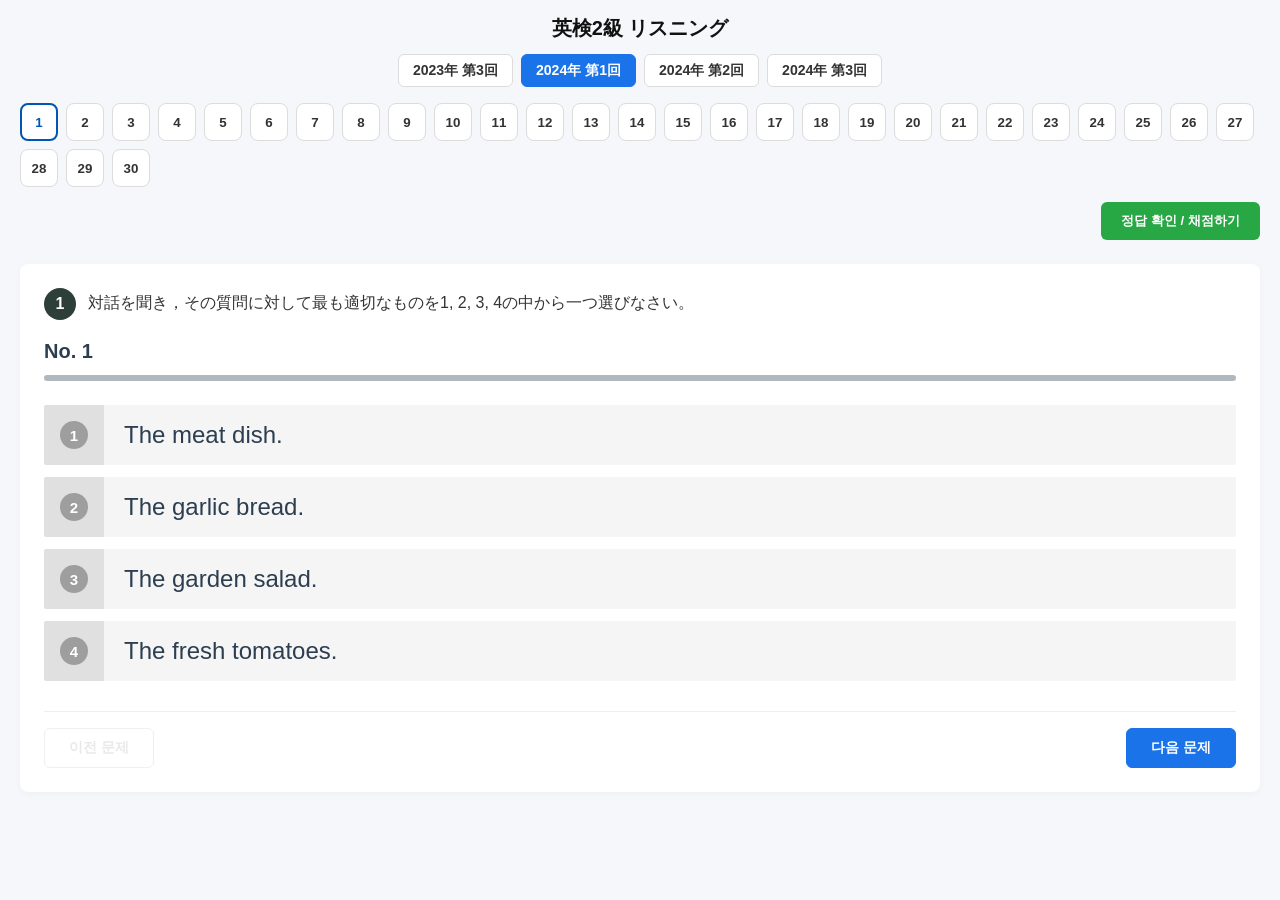
==== index.html @ 06b2fbf1 "Add files via upload" ====
<!DOCTYPE html>
<html lang="ja">
<head>
    <meta charset="UTF-8">
    <meta name="viewport" content="width=device-width, initial-scale=1.0">
    <title>英検2級 リスニング問題</title>
    <link rel="stylesheet" href="css.css">
</head>
<body>
    <div class="container">
        <h1>英検2級 リスニング</h1>

        <!-- 회차 선택 메뉴 -->
        <nav class="page-nav">
            <button onclick="changeExam('2023-3')">2023年 第3回</button>
            <button onclick="changeExam('2024-1')">2024年 第1回</button>
            <button onclick="changeExam('2024-2')">2024年 第2回</button>
            <button onclick="changeExam('2024-3')">2024年 第3回</button>
        </nav>

        <!-- 동적 문제 출력 영역 -->
        <div id="content-area"></div>
    </div>

    <script src="js.js"></script>
</body>
</html>
---- css.css ----
body {
    font-family: -apple-system, BlinkMacSystemFont, "Segoe UI", Roboto, "Helvetica Neue", Arial, sans-serif;
    background-color: #f5f7fa;
    margin: 0;
    padding: 10px 20px 20px 20px; /* 상단 여백을 20px -> 10px로 축소 */
    color: #333;
}

h1 {
    font-size: 1.25rem;            /* 폰트 크기 살짝 축소 */
    text-align: center;
    color: #111;
    margin-top: 5px;               /* 상단 마진 대폭 축소 */
    margin-bottom: 8px;            /* 하단 마진 축소 */
}

/* 상단 회차 선택 버튼 Nav */
.page-nav {
    display: flex;
    flex-wrap: wrap;
    gap: 8px;
    justify-content: center;
    margin-bottom: 12px;           /* 아래 문제 영역과의 여백 절반 감소 */
    position: sticky;
    top: 0;
    background: #f5f7fa;
    padding: 4px 0;                /* 위아래 패딩 최소화 */
    z-index: 100;
}

.page-nav button {
    padding: 6px 14px;             /* 버튼 내부 여백을 슬림하게 변경 */
    font-size: 0.88rem;
    cursor: pointer;
    background-color: #ffffff;
    color: #333;
    border: 1px solid #dcdcdc;
    border-radius: 6px;
    font-weight: bold;
    transition: all 0.2s;
}

.page-nav button:hover {
    background-color: #eef4ff;
    border-color: #1a73e8;
}

.page-nav button.active {
    background-color: #1a73e8;
    color: #fff;
    border-color: #1a73e8;
}

/* 1~30번 문제 퀵 네비게이션 Box */
.quick-nav-box {
    margin-bottom: 24px;
}

.quick-nav-header {
    display: flex;
    justify-content: space-between;
    align-items: center;
    margin-bottom: 14px;
}

.quick-nav-header .title {
    font-weight: bold;
    color: #555;
    font-size: 14px;
}

.quick-nav-header .sub-text {
    color: #1a73e8;
    font-size: 13px;
    font-weight: bold;
}

.quick-nav-grid {
    display: flex;
    flex-wrap: wrap;
    gap: 8px;
}

.q-nav-btn {
    width: 38px;
    height: 38px;
    background: #fff;
    border: 1px solid #dcdcdc;
    border-radius: 8px;
    font-weight: bold;
    color: #333;
    cursor: pointer;
    transition: all 0.2s;
}

.q-nav-btn:hover {
    background: #f0f4f9;
}

.q-nav-btn.active {
    background: #fff;
    border: 2px solid #0056b3;
    color: #0056b3;
}

/* 푼 문제 상단 퀵버튼 표시 (선택 완료 시) */
.q-nav-btn.answered {
    background-color: #e8f0fe;
    border-color: #1a73e8;
    color: #1a73e8;
}

/* 문제 전체 영역 */
.question-card {
    background-color: #ffffff;
    padding: 24px;
    border-radius: 8px;
    box-shadow: 0 2px 6px rgba(0,0,0,0.03);
    scroll-margin-top: 80px;
}

/* 상단 지문 영역 (원형 아이콘 + 안내문) */
.q-instruction {
    display: flex;
    align-items: flex-start;
    gap: 12px;
    margin-bottom: 20px;
}

.instruction-icon {
    width: 32px;
    height: 32px;
    background-color: #2e3e38;
    color: #ffffff;
    border-radius: 50%;
    display: flex;
    align-items: center;
    justify-content: center;
    font-size: 16px;
    font-weight: bold;
    flex-shrink: 0;
}

.instruction-text {
    font-size: 16px;
    color: #333333;
    line-height: 1.5;
    padding-top: 3px;
}

/* 문제 번호 제목 (No. 1) */
.q-number-title {
    font-size: 20px;
    font-weight: 800;
    color: #2c3e50;
    margin-bottom: 12px;
}

/* 회색 구분선 */
.q-divider {
    height: 6px;
    background-color: #b0b7bd;
    border-radius: 3px;
    margin-bottom: 24px;
}

/* 보기 리스트 */
.options-list {
    display: flex;
    flex-direction: column;
    gap: 12px;
}

/* 보기 아이템 (왼쪽 회색 네모 + 오른쪽 밝은 회색 배경) */
.option-item {
    display: flex;
    align-items: stretch;
    background-color: #f5f5f5;
    border-radius: 2px;
    cursor: pointer;
    overflow: hidden;
    transition: background-color 0.2s;
}

/* 보기 선택 시 효과 (파란색 하이라이트) */
.option-item.selected {
    background-color: #e8f0fe;
}

.option-item.selected .opt-num-box {
    background-color: #1a73e8;
}

.option-item.selected .opt-circle {
    background-color: #ffffff;
    color: #1a73e8;
}

/* 왼쪽 회색 영역 */
.opt-num-box {
    width: 60px;
    background-color: #e0e0e0;
    display: flex;
    align-items: center;
    justify-content: center;
    flex-shrink: 0;
}

/* 회색 영역 안의 원형 번호 */
.opt-circle {
    width: 28px;
    height: 28px;
    background-color: #9e9e9e;
    color: #ffffff;
    border-radius: 50%;
    display: flex;
    align-items: center;
    justify-content: center;
    font-weight: bold;
    font-size: 15px;
}

/* 보기 텍스트 */
.opt-text {
    padding: 16px 20px;
    font-size: 24px;
    color: #2c3e50;
    display: flex;
    align-items: center;
}

/* 정답/오답 표시 스타일 (필요 시 활용) */
.option-item.correct {
    background-color: #f8fff9;
}

.option-item.correct .opt-num-box {
    background-color: #28a745;
}

/* 하단 이전/다음 이동 버튼 레이아웃 */
.card-footer-nav {
    display: flex;
    justify-content: space-between;
    margin-top: 30px;
    padding-top: 16px;
    border-top: 1px solid #eee;
}

.nav-control-btn {
    padding: 10px 24px;
    font-size: 14px;
    font-weight: bold;
    border: 1px solid #ccc;
    background-color: #fff;
    border-radius: 6px;
    cursor: pointer;
}

.nav-control-btn.primary {
    background-color: #1a73e8;
    color: #fff;
    border-color: #1a73e8;
}

.nav-control-btn:disabled {
    opacity: 0.3;
    cursor: not-allowed;
}

/* 채점 후 맞춘 문제 / 틀린 문제 표시 */
.q-nav-btn.correct-num {
    background-color: #d4edda !important;
    border-color: #28a745 !important;
    color: #155724 !important;
}

.q-nav-btn.wrong-num {
    background-color: #f8d7da !important;
    border-color: #dc3545 !important;
    color: #721c24 !important;
}

/* 정답 보기 강조 */
.option-item.correct {
    background-color: #d4edda !important;
    border: 1px solid #28a745;
}
.option-item.correct .opt-num-box {
    background-color: #28a745 !important;
}

/* 내가 틀린 보기 강조 */
.option-item.wrong {
    background-color: #f8d7da !important;
    border: 1px solid #dc3545;
}
.option-item.wrong .opt-num-box {
    background-color: #dc3545 !important;
}
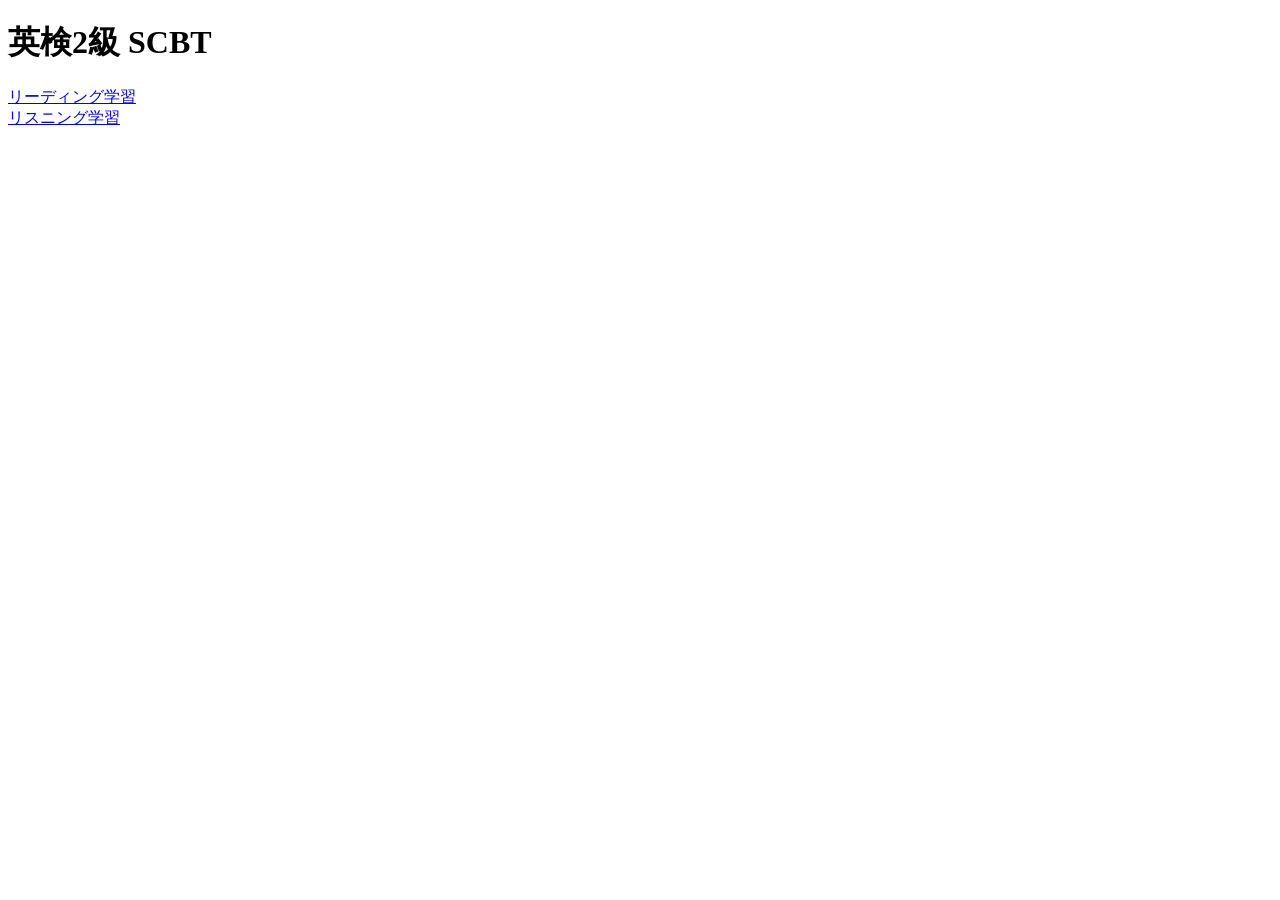
==== commit 268ce61b: "Add files via upload" ====
--- a/index.html
+++ b/index.html
@@ -3,25 +3,20 @@
 <head>
     <meta charset="UTF-8">
     <meta name="viewport" content="width=device-width, initial-scale=1.0">
-    <title>英検2級 リスニング問題</title>
-    <link rel="stylesheet" href="css.css">
+    <title>英検2級 リーディング学習アプリ</title>
 </head>
 <body>
-    <div class="container">
-        <h1>英検2級 リスニング</h1>
+    <header>
+        <h1>英検2級 SCBT</h1>
+    </header>
 
-        <!-- 회차 선택 메뉴 -->
-        <nav class="page-nav">
-            <button onclick="changeExam('2023-3')">2023年 第3回</button>
-            <button onclick="changeExam('2024-1')">2024年 第1回</button>
-            <button onclick="changeExam('2024-2')">2024年 第2回</button>
-            <button onclick="changeExam('2024-3')">2024年 第3回</button>
-        </nav>
+    <main class="main-container">
+        <div class="app-switch-nav">
+            <a href="/l/">リーディング学習</a><br>
+            <a href="/r/">リスニング学習</a>
+        </div>
+    </main>
 
-        <!-- 동적 문제 출력 영역 -->
-        <div id="content-area"></div>
-    </div>
-
-    <script src="js.js"></script>
+    <script src="js1.js"></script>
 </body>
 </html>
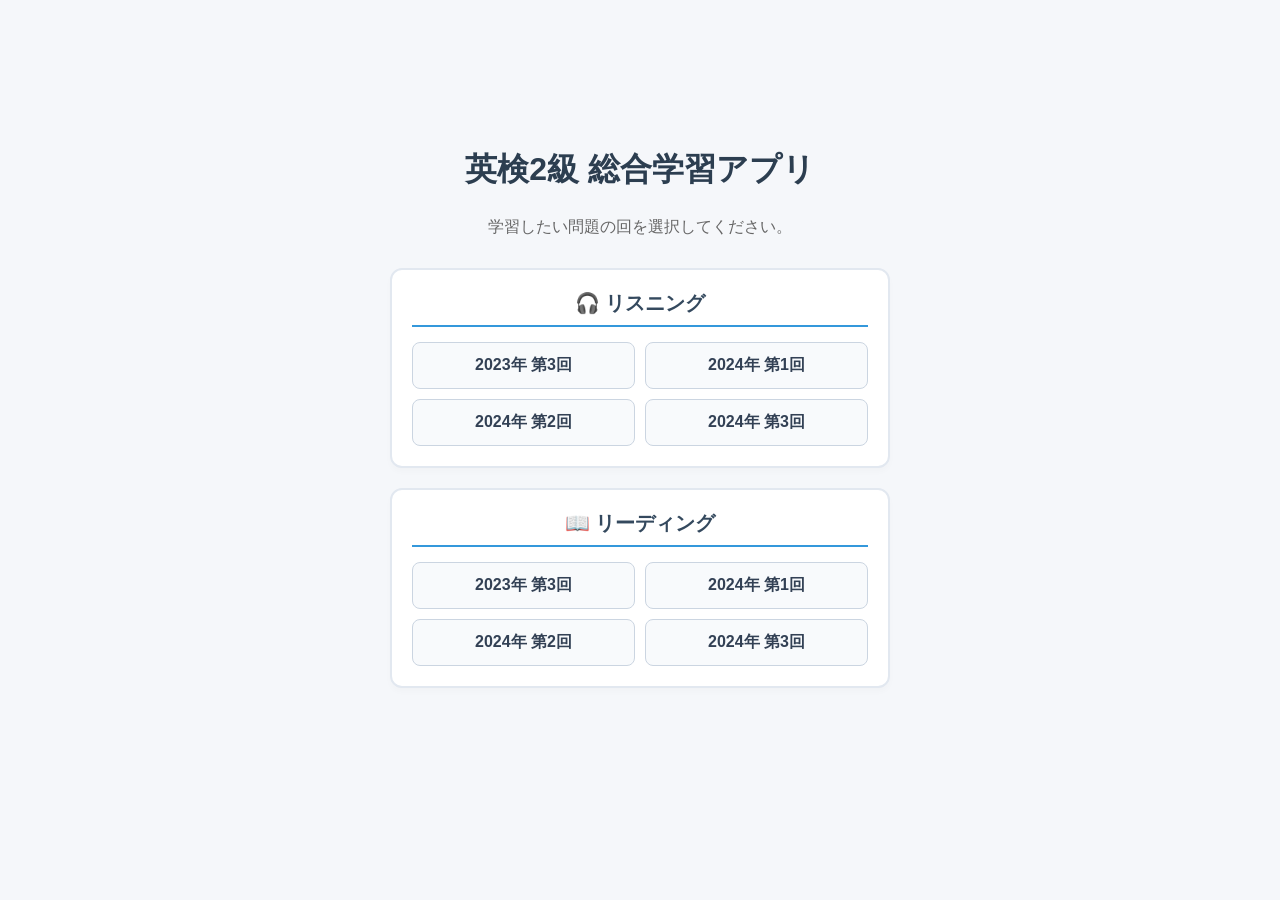
==== commit 03bf26e4: "Add files via upload" ====
--- a/index.html
+++ b/index.html
@@ -3,20 +3,309 @@
 <head>
     <meta charset="UTF-8">
     <meta name="viewport" content="width=device-width, initial-scale=1.0">
-    <title>英検2級 リーディング学習アプリ</title>
+    <title>英検2級 総合学習アプリ</title>
+    <link rel="stylesheet" href="style.css">
+    <style>
+        #home-view {
+            display: flex;
+            flex-direction: column;
+            align-items: center;
+            justify-content: center;
+            min-height: 90vh;
+            gap: 20px;
+            text-align: center;
+            padding: 20px;
+        }
+        #home-view h1 {
+            font-size: 2rem;
+            color: #2c3e50;
+            margin-bottom: 5px;
+        }
+        .menu-section {
+            background: #ffffff;
+            border: 2px solid #e2e8f0;
+            border-radius: 12px;
+            padding: 20px;
+            width: 100%;
+            max-width: 500px;
+            box-shadow: 0 4px 6px rgba(0,0,0,0.02);
+        }
+        .menu-section h2 {
+            font-size: 1.25rem;
+            color: #34495e;
+            margin-bottom: 15px;
+            border-bottom: 2px solid #3498db;
+            padding-bottom: 8px;
+        }
+        .exam-btn-grid {
+            display: grid;
+            grid-template-columns: repeat(2, 1fr);
+            gap: 10px;
+        }
+        .exam-select-btn {
+            background-color: #f8fafc;
+            border: 1px solid #cbd5e1;
+            border-radius: 8px;
+            padding: 12px;
+            font-size: 1rem;
+            font-weight: bold;
+            color: #334155;
+            cursor: pointer;
+            transition: all 0.2s;
+        }
+        .exam-select-btn:hover {
+            background-color: #3498db;
+            color: white;
+            border-color: #3498db;
+            transform: translateY(-2px);
+        }
+        .app-header-bar {
+            display: none;
+            justify-content: space-between;
+            align-items: center;
+            background-color: #2c3e50;
+            color: white;
+            padding: 10px 20px;
+        }
+        .nav-switch-btns {
+            display: flex;
+            gap: 10px;
+        }
+        .switch-mode-btn, .home-btn {
+            background-color: #3498db;
+            color: white;
+            border: none;
+            padding: 6px 12px;
+            border-radius: 4px;
+            font-weight: bold;
+            cursor: pointer;
+        }
+        .home-btn { background-color: #7f8c8d; }
+        .switch-mode-btn:hover { background-color: #2980b9; }
+        .home-btn:hover { background-color: #636e72; }
+        .view-hidden { display: none !important; }
+        .page-title-banner {
+            background-color: #f1f5f9;
+            border-left: 5px solid #3498db;
+            padding: 12px 20px;
+            margin-bottom: 20px;
+            border-radius: 4px;
+        }
+        .page-title-banner h2 {
+            margin: 0;
+            font-size: 1.25rem;
+            color: #1e293b;
+        }
+        .bottom-home-container {
+            text-align: center;
+            margin: 20px 0;
+            padding-top: 15px;
+        }
+        .bottom-home-btn {
+            background-color: #7f8c8d;
+            color: white;
+            border: none;
+            padding: 12px 30px;
+            font-size: 1rem;
+            font-weight: bold;
+            border-radius: 8px;
+            cursor: pointer;
+            box-shadow: 0 2px 4px rgba(0,0,0,0.1);
+        }
+        .bottom-home-btn:hover { background-color: #636e72; }
+    </style>
 </head>
 <body>
-    <header>
-        <h1>英検2級 SCBT</h1>
-    </header>
-
-    <main class="main-container">
-        <div class="app-switch-nav">
-            <a href="/l/">リーディング学習</a><br>
-            <a href="/r/">リスニング学習</a>
+
+    <div id="home-view">
+        <h1>英検2級 総合学習アプリ</h1>
+        <p style="color: #666; font-size: 1rem; margin-bottom: 10px;">学習したい問題の回を選択してください。</p>
+        
+        <div class="menu-section">
+            <h2>🎧 リスニング</h2>
+            <div class="exam-btn-grid">
+                <button class="exam-select-btn" onclick="startListening('2023-3')">2023年 第3回</button>
+                <button class="exam-select-btn" onclick="startListening('2024-1')">2024年 第1回</button>
+                <button class="exam-select-btn" onclick="startListening('2024-2')">2024年 第2回</button>
+                <button class="exam-select-btn" onclick="startListening('2024-3')">2024年 第3回</button>
+            </div>
         </div>
-    </main>
-
-    <script src="js1.js"></script>
+
+        <div class="menu-section">
+            <h2>📖 リーディング</h2>
+            <div class="exam-btn-grid">
+                <button class="exam-select-btn" onclick="startReading('2023-3')">2023年 第3回</button>
+                <button class="exam-select-btn" onclick="startReading('2024-1')">2024年 第1回</button>
+                <button class="exam-select-btn" onclick="startReading('2024-2')">2024年 第2回</button>
+                <button class="exam-select-btn" onclick="startReading('2024-3')">2024年 第3回</button>
+            </div>
+        </div>
+    </div>
+
+    <div id="mode-header" class="app-header-bar view-hidden">
+        <h2 id="mode-header-title" style="font-size: 1.1rem; margin: 0;">英検2級</h2>
+        <div class="nav-switch-btns">
+            <button class="switch-mode-btn" id="to-other-mode-btn" onclick="toggleMode()">ほかのモードへ切り替え</button>
+            <button class="home-btn" onclick="goHome(true)">最初のページへ</button>
+        </div>
+    </div>
+
+    <div id="listening-app" class="view-hidden">
+        <div class="container">
+            <div class="page-title-banner">
+                <h2 id="listening-exam-title">🎧 英検2級 リスニング</h2>
+            </div>
+            <div id="content-area"></div>
+            <div class="bottom-home-container">
+                <button class="bottom-home-btn" onclick="goHome(true)">🏠 最初のページに戻る</button>
+            </div>
+        </div>
+    </div>
+
+    <div id="reading-app" class="view-hidden">
+        <main class="main-container">
+            <div class="page-title-banner">
+                <h2 id="reading-exam-title">📖 英検2級 リーディング</h2>
+            </div>
+            <!-- ナビゲーションバー (문제 번호 링크 리스트) -->
+            <nav id="nav-bar" class="nav-bar" style="margin-bottom: 20px;"></nav>
+
+            <div class="quiz-card" id="quiz-card-wrapper">
+                <div id="single-question-view" class="view-container">
+                    <div class="quiz-header">
+                        <span id="section-title-badge" class="badge">第1問</span>
+                        <span id="question-number">問 1</span>
+                    </div>
+                    <div id="question-sentence" class="question-sentence"></div>
+                    <div id="options-container" class="options-list"></div>
+                    <div id="feedback-container" class="feedback hidden">
+                        <div id="feedback-result" class="result-text"></div>
+                    </div>
+                </div>
+
+                <div id="passage-question-view" class="view-container hidden">
+                    <div class="quiz-header">
+                        <span id="passage-section-badge" class="badge">第2問</span>
+                        <span id="passage-title-text"></span>
+                    </div>
+                    
+                    <!-- 툴바 -->
+                    <div class="drawing-toolbar">
+                        <span class="toolbar-label">ツール:</span>
+                        <button type="button" class="tool-btn active" data-tool="none" onclick="setTool('none')">選択 / 基本</button>
+                        <button type="button" class="tool-btn red-pen" data-tool="red" onclick="setTool('red')">赤ペン</button>
+                        <button type="button" class="tool-btn marker" data-tool="marker" onclick="setTool('marker')">マーカー</button>
+                        <button type="button" class="tool-btn eraser" data-tool="eraser" onclick="setTool('eraser')">消しゴム</button>
+                        <button type="button" class="tool-btn clear-all" onclick="clearCanvas()">すべて消去</button>
+                    </div>
+
+                    <!-- 1번(왼쪽 본문)과 2번(오른쪽 문제)을 좌우로 배치하는 컨테이너 -->
+                    <div class="split-layout">
+                        <!-- 왼쪽: 본문 및 캔버스 (1번) -->
+                        <div class="passage-pane-wrapper">
+                            <div class="passage-pane" id="passage-text-pane"></div>
+                            <canvas id="draw-canvas"></canvas>
+                        </div>
+                        
+                        <!-- 오른쪽: 본문 관련 문제들 (2번) -->
+                        <div class="questions-pane" id="passage-questions-pane"></div>
+                    </div>
+                </div>
+
+                <div class="navigation-buttons">
+                    <button id="prev-btn" class="nav-btn" onclick="prevQuestion()">前の問題</button>
+                    <button id="next-btn" class="nav-btn primary" onclick="nextQuestion()">次の問題</button>
+                </div>
+
+                <div class="global-check-container" style="margin-top: 30px; border-top: 3px solid #3498db; padding-top: 20px;">
+                    <button type="button" id="global-check-btn" class="global-check-btn" onclick="checkAllAnswers()">一括で答え合わせをする</button>
+                    <div id="global-score-display" class="global-score hidden"></div>
+                </div>
+
+                <div class="bottom-home-container">
+                    <button class="bottom-home-btn" onclick="goHome(true)">🏠 最初のページに戻る</button>
+                </div>
+            </div>
+        </main>
+    </div>
+
+    <script src="js.js"></script>
+    <script>
+        let currentMode = 'home';
+        let currentExamId = '';
+
+        function startListening(examKey) {
+            currentMode = 'listening';
+            currentExamId = examKey;
+            
+            history.pushState({ mode: 'listening', exam: examKey }, '', '#listening-' + examKey);
+            
+            document.getElementById('home-view').classList.add('view-hidden');
+            document.getElementById('mode-header').classList.remove('view-hidden');
+            document.getElementById('listening-app').classList.remove('view-hidden');
+            document.getElementById('reading-app').classList.add('view-hidden');
+            
+            document.getElementById('mode-header-title').innerText = `英検2級 リスニング (${examKey})`;
+            document.getElementById('listening-exam-title').innerText = `🎧 英検2級 リスニング (${examKey})`;
+            document.getElementById('to-other-mode-btn').innerText = '📖 リーディングへ切り替え';
+
+            if (typeof changeExam === 'function') {
+                changeExam(examKey);
+            }
+        }
+
+        function startReading(examKey) {
+            currentMode = 'reading';
+            currentExamId = examKey;
+            
+            history.pushState({ mode: 'reading', exam: examKey }, '', '#reading-' + examKey);
+
+            document.getElementById('home-view').classList.add('view-hidden');
+            document.getElementById('mode-header').classList.remove('view-hidden');
+            document.getElementById('reading-app').classList.remove('view-hidden');
+            document.getElementById('listening-app').classList.add('view-hidden');
+            
+            document.getElementById('mode-header-title').innerText = `英検2級 リーディング (${examKey})`;
+            document.getElementById('reading-exam-title').innerText = `📖 英検2級 リーディング (${examKey})`;
+            document.getElementById('to-other-mode-btn').innerText = '🎧 リスニングへ切り替え';
+
+            if (typeof initApp === 'function') {
+                initApp();
+            }
+        }
+
+        function toggleMode() {
+            if (currentMode === 'listening') {
+                startReading(currentExamId || '2024-1');
+            } else {
+                startListening(currentExamId || '2024-1');
+            }
+        }
+
+        function goHome(pushHistory = false) {
+            currentMode = 'home';
+            if (pushHistory) {
+                history.pushState({ mode: 'home' }, '', '#home');
+            }
+            document.getElementById('home-view').classList.remove('view-hidden');
+            document.getElementById('mode-header').classList.add('view-hidden');
+            document.getElementById('listening-app').classList.add('view-hidden');
+            document.getElementById('reading-app').classList.add('view-hidden');
+        }
+
+        window.addEventListener('popstate', function(event) {
+            if (event.state && event.state.mode) {
+                if (event.state.mode === 'listening') {
+                    startListening(event.state.exam);
+                } else if (event.state.mode === 'reading') {
+                    startReading(event.state.exam);
+                } else {
+                    goHome(false);
+                }
+            } else {
+                goHome(false);
+            }
+        });
+    </script>
 </body>
 </html>
--- a/style.css
+++ b/style.css
@@ -0,0 +1,747 @@
+/* ==========================================
+   1. 공통 및 리셋 스타일 (구 css1.css 기반)
+   ========================================== */
+* {
+    box-sizing: border-box;
+    margin: 0;
+    padding: 0;
+}
+
+body {
+    font-family: -apple-system, BlinkMacSystemFont, "Segoe UI", Roboto, "Helvetica Neue", Arial, sans-serif;
+    background-color: #f5f7fa;
+    color: #333;
+    min-height: 100vh;
+    display: flex;
+    flex-direction: column;
+    margin: 0;
+    padding: 10px 20px 20px 20px;
+}
+
+h1 {
+    font-size: 1.25rem;
+    text-align: center;
+    color: #111;
+    margin-top: 5px;
+    margin-bottom: 8px;
+}
+
+header {
+    background-color: #2c3e50;
+    color: white;
+    padding: 15px 20px;
+    display: flex;
+    justify-content: space-between;
+    align-items: center;
+    box-shadow: 0 2px 4px rgba(0,0,0,0.1);
+}
+
+header h1 {
+    font-size: 1.1rem;
+    color: white;
+    text-align: left;
+    margin: 0;
+}
+
+#test-title {
+    font-size: 0.85rem;
+    background-color: #34495e;
+    padding: 4px 8px;
+    border-radius: 4px;
+}
+
+.main- {
+    flex: 1;container
+    display: flex;
+    flex-direction: column;
+    align-items: center;
+    padding: 20px;
+    gap: 20px;
+    max-width: 100%;
+    margin: 0 auto;
+    width: 100%;
+}
+
+
+/* ==========================================
+   2. 리스닝 / 상단 네비게이션 및 공통 카드 스타일
+   ========================================== */
+
+/* 상단 회차 선택 버튼 Nav */
+.page-nav {
+    display: flex;
+    flex-wrap: wrap;
+    gap: 8px;
+    justify-content: center;
+    margin-bottom: 12px;
+    position: sticky;
+    top: 0;
+    background: #f5f7fa;
+    padding: 4px 0;
+    z-index: 100;
+}
+
+.page-nav button {
+    padding: 6px 14px;
+    font-size: 0.88rem;
+    cursor: pointer;
+    background-color: #ffffff;
+    color: #333;
+    border: 1px solid #dcdcdc;
+    border-radius: 6px;
+    font-weight: bold;
+    transition: all 0.2s;
+}
+
+.page-nav button:hover {
+    background-color: #eef4ff;
+    border-color: #1a73e8;
+}
+
+.page-nav button.active {
+    background-color: #1a73e8;
+    color: #fff;
+    border-color: #1a73e8;
+}
+
+/* 1~30번 문제 퀵 네비게이션 Box */
+.quick-nav-box {
+    margin-bottom: 24px;
+}
+
+.quick-nav-header {
+    display: flex;
+    justify-content: space-between;
+    align-items: center;
+    margin-bottom: 14px;
+}
+
+.quick-nav-header .title {
+    font-weight: bold;
+    color: #555;
+    font-size: 14px;
+}
+
+.quick-nav-header .sub-text {
+    color: #1a73e8;
+    font-size: 13px;
+    font-weight: bold;
+}
+
+.quick-nav-grid {
+    display: flex;
+    flex-wrap: wrap;
+    gap: 8px;
+}
+
+.q-nav-btn {
+    width: 38px;
+    height: 38px;
+    background: #fff;
+    border: 1px solid #dcdcdc;
+    border-radius: 8px;
+    font-weight: bold;
+    color: #333;
+    cursor: pointer;
+    transition: all 0.2s;
+}
+
+.q-nav-btn:hover {
+    background: #f0f4f9;
+}
+
+.q-nav-btn.active {
+    background: #fff;
+    border: 2px solid #0056b3;
+    color: #0056b3;
+}
+
+.q-nav-btn.answered {
+    background-color: #e8f0fe;
+    border-color: #1a73e8;
+    color: #1a73e8;
+}
+
+.q-nav-btn.correct-num {
+    background-color: #d4edda !important;
+    border-color: #28a745 !important;
+    color: #155724 !important;
+}
+
+.q-nav-btn.wrong-num {
+    background-color: #f8d7da !important;
+    border-color: #dc3545 !important;
+    color: #721c24 !important;
+}
+
+
+/* ==========================================
+   3. 문제 카드 및 보기 스타일
+   ========================================== */
+.question-card, .quiz-card {
+    background-color: #ffffff;
+    padding: 24px;
+    border-radius: 10px;
+    box-shadow: 0 4px 12px rgba(0,0,0,0.08);
+    scroll-margin-top: 80px;
+    display: flex;
+    flex-direction: column;
+    gap: 20px;
+    width: 100%;
+}
+
+/* 상단 지문 영역 (원형 아이콘 + 안내문) */
+.q-instruction {
+    display: flex;
+    align-items: flex-start;
+    gap: 12px;
+    margin-bottom: 20px;
+}
+
+.instruction-icon {
+    width: 32px;
+    height: 32px;
+    background-color: #2e3e38;
+    color: #ffffff;
+    border-radius: 50%;
+    display: flex;
+    align-items: center;
+    justify-content: center;
+    font-size: 16px;
+    font-weight: bold;
+    flex-shrink: 0;
+}
+
+.instruction-text {
+    font-size: 16px;
+    color: #333333;
+    line-height: 1.5;
+    padding-top: 3px;
+}
+
+.q-number-title {
+    font-size: 20px;
+    font-weight: 800;
+    color: #2c3e50;
+    margin-bottom: 12px;
+}
+
+.q-divider {
+    height: 6px;
+    background-color: #b0b7bd;
+    border-radius: 3px;
+    margin-bottom: 24px;
+}
+
+/* 보기 리스트 (리스닝형) */
+.options-list {
+    display: flex;
+    flex-direction: column;
+    gap: 12px;
+}
+
+.option-item {
+    display: flex;
+    align-items: stretch;
+    background-color: #f5f5f5;
+    border-radius: 2px;
+    cursor: pointer;
+    overflow: hidden;
+    transition: background-color 0.2s;
+}
+
+.option-item.selected {
+    background-color: #e8f0fe;
+}
+
+.option-item.selected .opt-num-box {
+    background-color: #1a73e8;
+}
+
+.option-item.selected .opt-circle {
+    background-color: #ffffff;
+    color: #1a73e8;
+}
+
+.opt-num-box {
+    width: 60px;
+    background-color: #e0e0e0;
+    display: flex;
+    align-items: center;
+    justify-content: center;
+    flex-shrink: 0;
+}
+
+.opt-circle {
+    width: 28px;
+    height: 28px;
+    background-color: #9e9e9e;
+    color: #ffffff;
+    border-radius: 50%;
+    display: flex;
+    align-items: center;
+    justify-content: center;
+    font-weight: bold;
+    font-size: 15px;
+}
+
+.opt-text {
+    padding: 16px 20px;
+    font-size: 20px;
+    color: #2c3e50;
+    display: flex;
+    align-items: center;
+}
+
+/* 정답/오답 보기 강조 (리스닝형) */
+.option-item.correct {
+    background-color: #d4edda !important;
+    border: 1px solid #28a745;
+}
+.option-item.correct .opt-num-box {
+    background-color: #28a745 !important;
+}
+
+.option-item.wrong {
+    background-color: #f8d7da !important;
+    border: 1px solid #dc3545;
+}
+.option-item.wrong .opt-num-box {
+    background-color: #dc3545 !important;
+}
+
+
+/* ==========================================
+   4. リーディング (Reading) 관련 스타일
+   ========================================== */
+.nav-bar {
+    display: flex;
+    flex-wrap: wrap;
+    gap: 6px;
+    background: white;
+    padding: 12px;
+    border-radius: 8px;
+    box-shadow: 0 2px 6px rgba(0,0,0,0.05);
+    width: 100%;
+    justify-content: center;
+}
+
+.nav-num-btn {
+    width: 34px;
+    height: 34px;
+    border: 1px solid #ccc;
+    background: white;
+    border-radius: 4px;
+    font-weight: bold;
+    font-size: 0.85rem;
+    cursor: pointer;
+    transition: all 0.2s;
+}
+
+.nav-num-btn:hover {
+    background-color: #f1f1f1;
+    border-color: #999;
+}
+
+.nav-num-btn.active {
+    background-color: #3498db;
+    color: white;
+    border-color: #3498db;
+}
+
+.view-container.hidden {
+    display: none;
+}
+
+.quiz-header {
+    display: flex;
+    align-items: center;
+    gap: 10px;
+    border-bottom: 1px solid #eee;
+    padding-bottom: 12px;
+}
+
+.badge {
+    background-color: #3498db;
+    color: white;
+    font-size: 0.8rem;
+    padding: 4px 8px;
+    border-radius: 4px;
+    font-weight: bold;
+}
+
+#question-number, #passage-title-text {
+    font-size: 1.05rem;
+    font-weight: bold;
+    color: #2c3e50;
+}
+
+.question-sentence {
+    font-size: 1.2rem;
+    line-height: 1.6;
+    color: #2c3e50;
+    background-color: #f8f9fa;
+    border-left: 4px solid #3498db;
+    padding: 15px;
+    border-radius: 4px;
+    white-space: pre-line;
+}
+
+.option-btn {
+    text-align: left;
+    padding: 14px 18px;
+    border: 2px solid #e0e0e0;
+    border-radius: 8px;
+    background: white;
+    font-size: 1.1rem;
+    cursor: pointer;
+    transition: all 0.2s;
+    color: #333;
+}
+
+.option-btn:hover {
+    border-color: #3498db;
+    background-color: #f7f9fa;
+}
+
+.option-btn.selected {
+    border-color: #3498db;
+    background-color: #ebf5fb;
+    font-weight: bold;
+}
+
+.option-btn.correct {
+    background-color: #d4edda !important;
+    border-color: #28a745 !important;
+    color: #155724 !important;
+    font-weight: bold;
+}
+
+.option-btn.incorrect {
+    background-color: #f8d7da !important;
+    border-color: #dc3545 !important;
+    color: #721c24 !important;
+}
+
+.feedback {
+    padding: 12px 15px;
+    border-radius: 6px;
+    font-size: 0.95rem;
+    text-align: center;
+}
+
+.feedback.hidden {
+    display: none;
+}
+
+.result-text {
+    font-weight: bold;
+}
+
+/* ==========================================
+   5. 드로잉 툴바 및 지문 분할 레이아웃 (Reading)
+   ========================================== */
+.drawing-toolbar {
+    display: flex;
+    align-items: center;
+    gap: 10px;
+    background: #edf2f7;
+    padding: 8px 12px;
+    border-radius: 6px;
+    font-size: 0.9rem;
+    margin-bottom: 15px;
+}
+
+/* 좌우 2분할 레이아웃 (18번~31번 지문형 문제용) */
+.split-layout {
+    display: flex;
+    flex-direction: row; /* 좌우 배치 */
+    gap: 20px;
+    align-items: flex-start;
+}
+
+.passage-pane-wrapper {
+    flex: 1; /* 왼쪽 영역 */
+    position: relative;
+    height: 600px; /* 적절한 높이 설정 */
+    border: 1px solid #e0e0e0;
+    border-radius: 8px;
+    background-color: #f8f9fa;
+    overflow: hidden;
+    display: flex;
+    flex-direction: column;
+}
+
+.questions-pane {
+    flex: 1; /* 오른쪽 영역 */
+    display: flex;
+    flex-direction: column;
+    gap: 20px;
+    max-height: 600px;
+    overflow-y: auto;
+    padding-right: 5px;
+}
+
+/* 모바일 화면에서는 기존처럼 상하로 떨어지도록 반응형 처리 */
+@media (max-width: 1024px) {
+    .split-layout {
+        flex-direction: column;
+    }
+    .passage-pane-wrapper, .questions-pane {
+        max-height: none;
+        height: 400px;
+    }
+}
+
+
+
+
+.toolbar-label {
+    font-weight: bold;
+    color: #4a5568;
+}
+
+.tool-btn {
+    padding: 6px 12px;
+    border: 1px solid #cbd5e0;
+    background: white;
+    border-radius: 4px;
+    cursor: pointer;
+    font-size: 0.85rem;
+    font-weight: bold;
+    transition: all 0.15s;
+}
+
+.tool-btn:hover {
+    background: #e2e8f0;
+}
+
+.tool-btn.active {
+    background-color: #3182ce;
+    color: white;
+    border-color: #3182ce;
+}
+
+.tool-btn.clear-all {
+    margin-left: auto;
+    background-color: #fed7d7;
+    color: #c53030;
+    border-color: #feb2b2;
+}
+.tool-btn.clear-all:hover {
+    background-color: #feb2b2;
+}
+
+.passage-pane-wrapper {
+    flex: 1;
+    position: relative;
+    max-height: 600px;
+    border: 1px solid #e0e0e0;
+    border-radius: 8px;
+    background-color: #f8f9fa;
+    overflow: hidden;
+    display: flex;
+    flex-direction: column;
+}
+
+.passage-pane {
+    flex: 1;
+    padding: 20px;
+    font-size: 1.1rem;
+    line-height: 1.7;
+    color: #2c3e50;
+    overflow-y: auto;
+    white-space: pre-line;
+    user-select: text;
+}
+
+#draw-canvas {
+    position: absolute;
+    top: 0;
+    left: 0;
+    width: 100%;
+    height: 100%;
+    pointer-events: none;
+    mix-blend-mode: multiply;
+}
+
+.passage-pane-wrapper.drawing-active #draw-canvas {
+    pointer-events: auto;
+    cursor: crosshair;
+}
+
+.questions-pane {
+    flex: 1;
+    display: flex;
+    flex-direction: column;
+    gap: 20px;
+    max-height: 600px;
+    overflow-y: auto;
+    padding-right: 5px;
+}
+
+.passage-question-item {
+    background: #fff;
+    border: 1px solid #e0e0e0;
+    border-radius: 8px;
+    padding: 15px;
+    display: flex;
+    flex-direction: column;
+    gap: 10px;
+}
+
+.passage-q-title {
+    font-weight: bold;
+    color: #2c3e50;
+    font-size: 1.1rem;
+}
+
+.passage-options {
+    display: flex;
+    flex-direction: column;
+    gap: 6px;
+}
+
+.passage-opt-btn {
+    text-align: left;
+    padding: 10px 12px;
+    border: 1px solid #ddd;
+    border-radius: 6px;
+    background: white;
+    font-size: 1.1rem;
+    cursor: pointer;
+    transition: all 0.2s;
+}
+
+.passage-opt-btn:hover {
+    border-color: #3498db;
+    background-color: #f7f9fa;
+}
+
+.passage-opt-btn.selected {
+    border-color: #3498db;
+    background-color: #ebf5fb;
+    font-weight: bold;
+}
+
+.passage-opt-btn.correct {
+    background-color: #d4edda !important;
+    border-color: #28a745 !important;
+    color: #155724 !important;
+    font-weight: bold;
+}
+
+.passage-opt-btn.incorrect {
+    background-color: #f8d7da !important;
+    border-color: #dc3545 !important;
+    color: #721c24 !important;
+}
+
+
+/* ==========================================
+   6. 하단 버튼 및 채점 관련 공통 스타일
+   ========================================== */
+.card-footer-nav {
+    display: flex;
+    justify-content: space-between;
+    margin-top: 30px;
+    padding-top: 16px;
+    border-top: 1px solid #eee;
+}
+
+.nav-control-btn {
+    padding: 10px 24px;
+    font-size: 14px;
+    font-weight: bold;
+    border: 1px solid #ccc;
+    background-color: #fff;
+    border-radius: 6px;
+    cursor: pointer;
+}
+
+.nav-control-btn.primary {
+    background-color: #1a73e8;
+    color: #fff;
+    border-color: #1a73e8;
+}
+
+.nav-control-btn:disabled {
+    opacity: 0.3;
+    cursor: not-allowed;
+}
+
+.navigation-buttons {
+    display: flex;
+    gap: 12px;
+    margin-top: 5px;
+}
+
+.nav-btn {
+    flex: 1;
+    padding: 12px;
+    border: 1px solid #ccc;
+    border-radius: 8px;
+    background: white;
+    cursor: pointer;
+    font-weight: bold;
+    font-size: 0.95rem;
+    transition: background 0.2s;
+}
+
+.nav-btn:hover {
+    background-color: #f1f1f1;
+}
+
+.nav-btn.primary {
+    background-color: #3498db;
+    color: white;
+    border: none;
+}
+
+.nav-btn.primary:hover {
+    background-color: #2980b9;
+}
+
+.global-check-container {
+    margin-top: 15px;
+    border-top: 2px dashed #e2e8f0;
+    padding-top: 15px;
+    display: flex;
+    flex-direction: column;
+    align-items: center;
+    gap: 10px;
+}
+
+.global-check-btn {
+    background-color: #e67e22;
+    color: white;
+    border: none;
+    width: 100%;
+    padding: 14px;
+    border-radius: 8px;
+    font-size: 1.1rem;
+    font-weight: bold;
+    cursor: pointer;
+    transition: background 0.2s;
+    box-shadow: 0 4px 6px rgba(230, 126, 34, 0.2);
+}
+
+.global-check-btn:hover {
+    background-color: #d35400;
+}
+
+.global-score {
+    font-size: 1.2rem;
+    font-weight: bold;
+    color: #2c3e50;
+    background-color: #f8f9fa;
+    padding: 10px 20px;
+    border-radius: 6px;
+    border: 1px solid #cbd5e0;
+    text-align: center;
+    width: 100%;
+}
+
+.global-score.hidden {
+    display: none;
+}
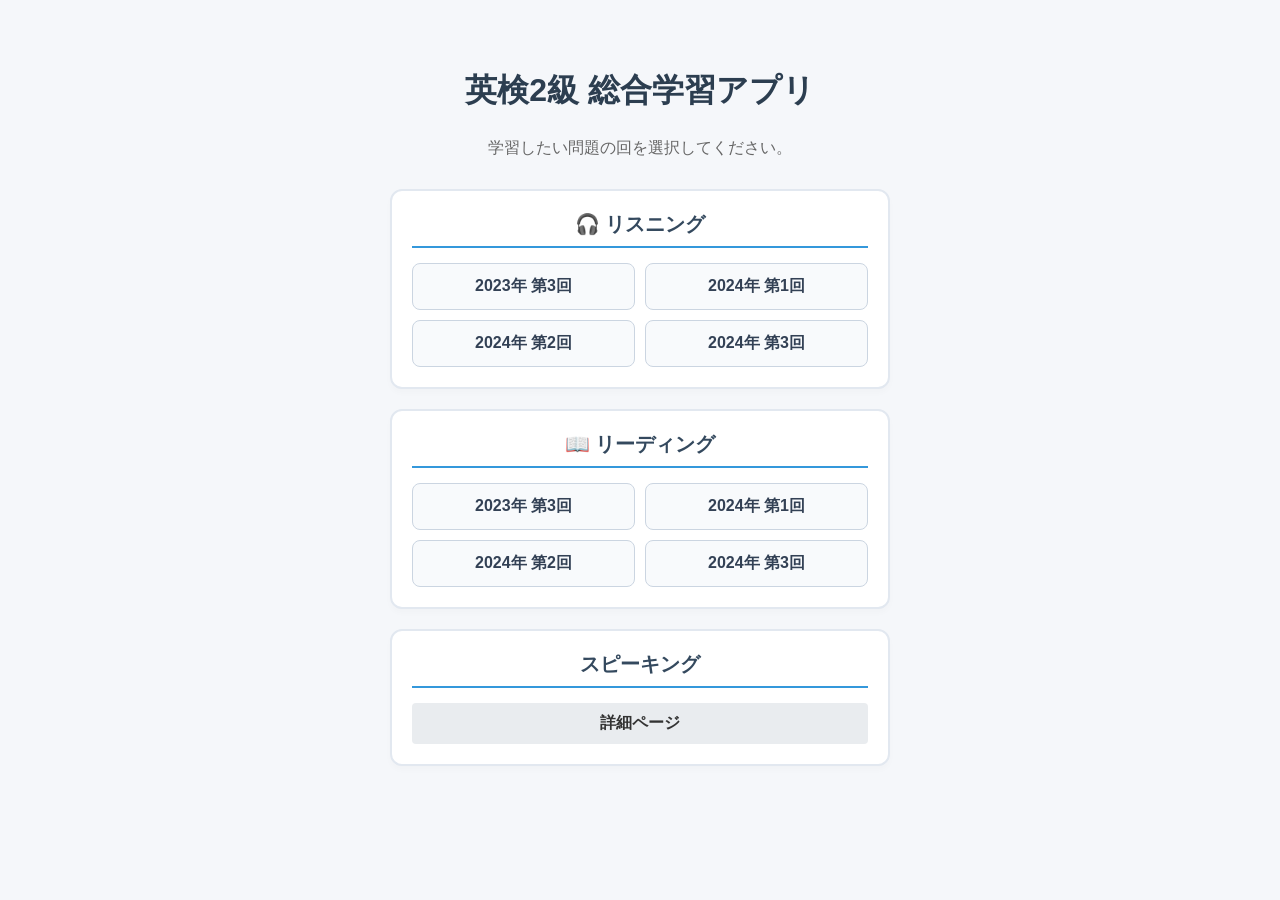
==== commit 59e859a4: "Add files via upload" ====
--- a/index.html
+++ b/index.html
@@ -140,6 +140,13 @@
                 <button class="exam-select-btn" onclick="startReading('2024-3')">2024年 第3回</button>
             </div>
         </div>
+
+        <div class="menu-section" >
+            <h2>スピーキング</h2>
+            <div class="exam-link-grid" style="display: flex; flex-direction: column; gap: 8px;">
+                <a href="speaking.html" class="exam-link" style="padding: 10px 15px; background: #e9ecef; color: #333; text-decoration: none; border-radius: 4px; font-weight: bold;">詳細ページ</a>
+            </div>
+        </div>
     </div>
 
     <div id="mode-header" class="app-header-bar view-hidden">
--- a/style.css
+++ b/style.css
@@ -50,8 +50,8 @@
     border-radius: 4px;
 }
 
-.main- {
-    flex: 1;container
+.main-container {
+    flex: 1;
     display: flex;
     flex-direction: column;
     align-items: center;
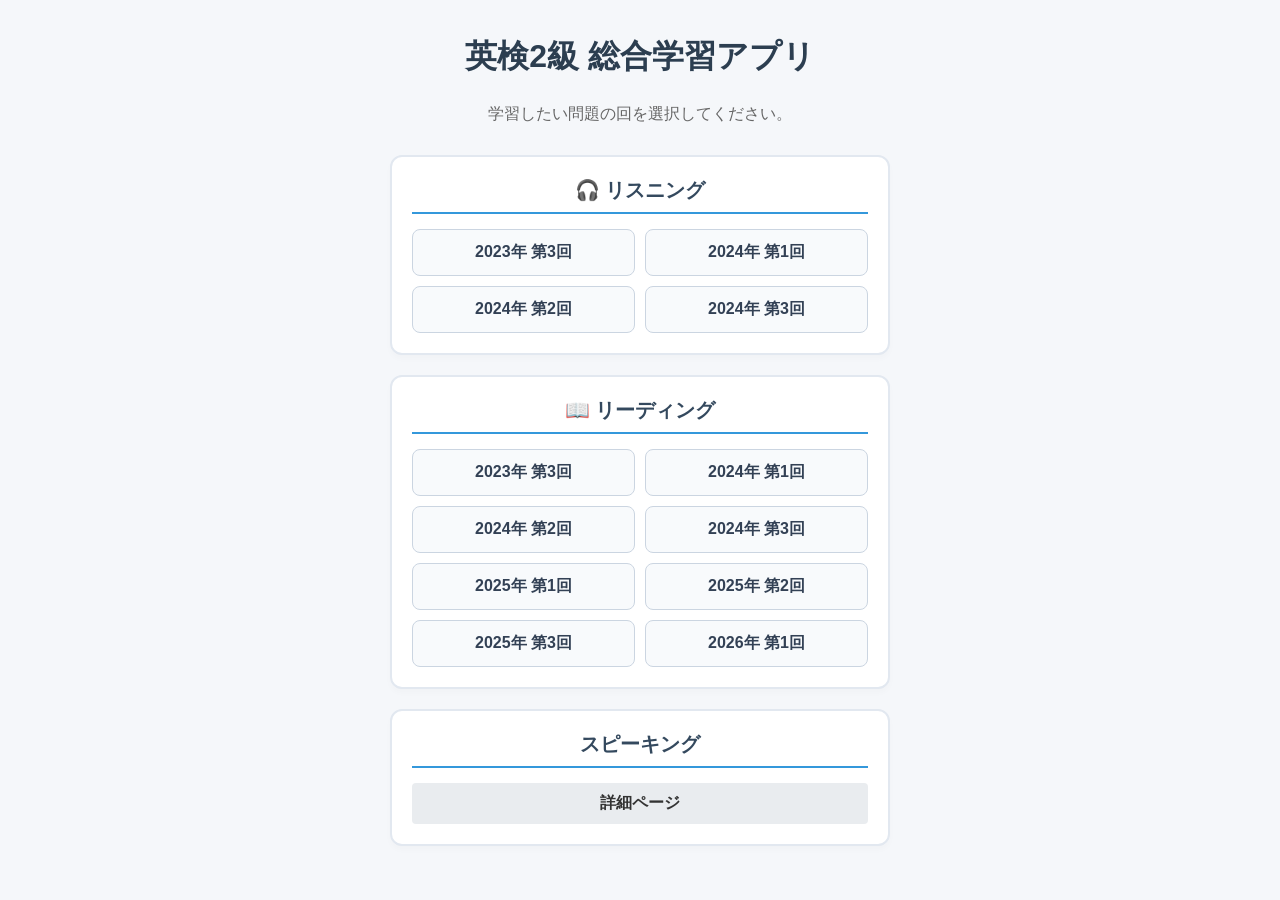
==== commit 32a6959c: "Add files via upload" ====
--- a/index.html
+++ b/index.html
@@ -138,6 +138,10 @@
                 <button class="exam-select-btn" onclick="startReading('2024-1')">2024年 第1回</button>
                 <button class="exam-select-btn" onclick="startReading('2024-2')">2024年 第2回</button>
                 <button class="exam-select-btn" onclick="startReading('2024-3')">2024年 第3回</button>
+                <button class="exam-select-btn" onclick="startReading('2025-1')">2025年 第1回</button>
+                <button class="exam-select-btn" onclick="startReading('2025-2')">2025年 第2回</button>
+                <button class="exam-select-btn" onclick="startReading('2025-3')">2025年 第3回</button>
+                <button class="exam-select-btn" onclick="startReading('2026-1')">2026年 第1回</button>
             </div>
         </div>
 
@@ -277,13 +281,15 @@
             document.getElementById('to-other-mode-btn').innerText = '🎧 リスニングへ切り替え';
 
             if (typeof initApp === 'function') {
-                initApp();
+                initApp(examKey);
             }
         }
 
         function toggleMode() {
             if (currentMode === 'listening') {
-                startReading(currentExamId || '2024-1');
+                // リーディングにデータが無い回はデフォルト(2025年第3回)にフォールバック
+                const key = (typeof readingData !== 'undefined' && readingData[currentExamId]) ? currentExamId : '2025-3';
+                startReading(key);
             } else {
                 startListening(currentExamId || '2024-1');
             }
